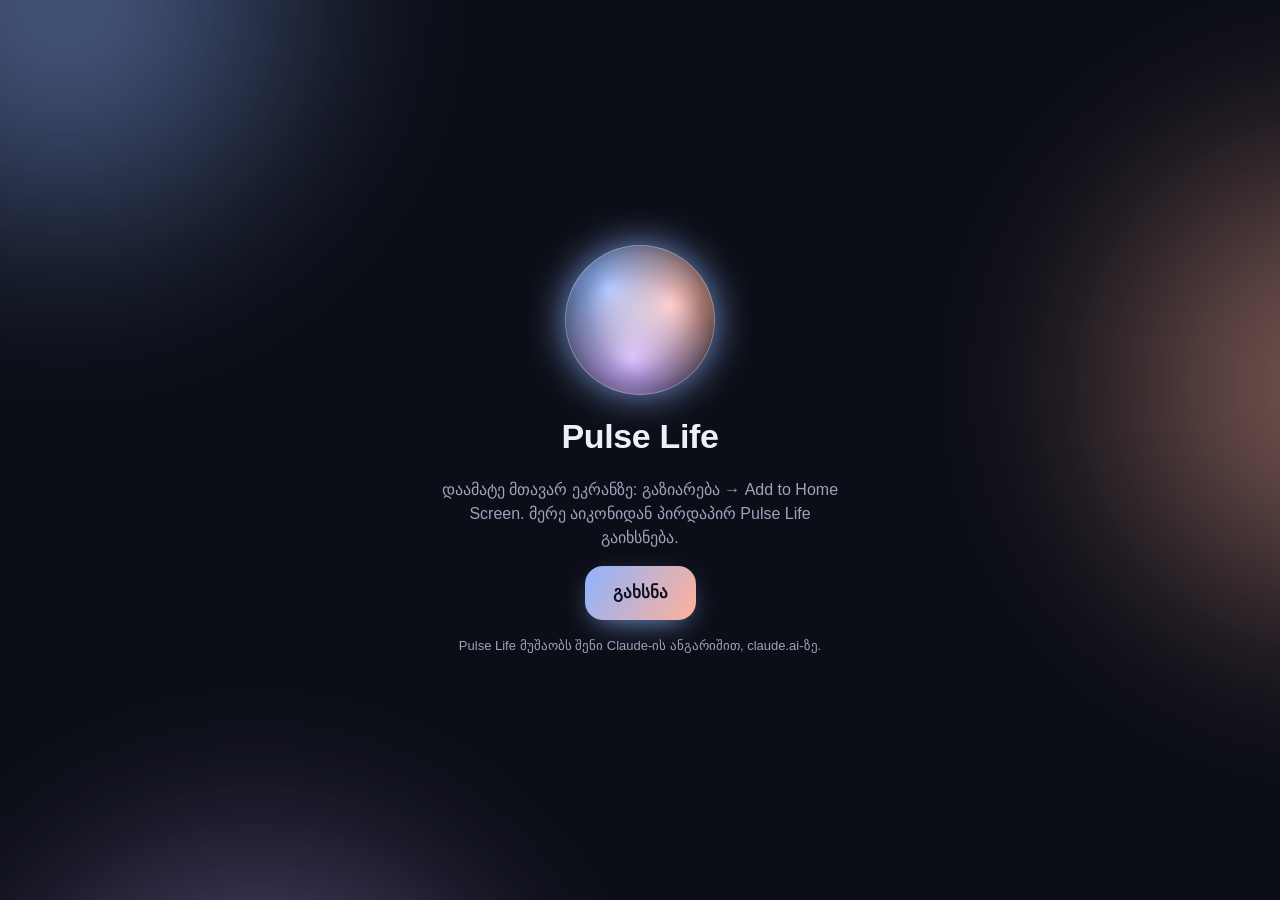
==== ai/index.html @ 822f12b6 "Add a GitHub Pages launcher for Pulse Life with the Pulse icon ai/ is a Home Screen launcher with it" ====
<!doctype html>
<html lang="ka">
<head>
<meta charset="utf-8">
<meta name="viewport" content="width=device-width,initial-scale=1,viewport-fit=cover">
<title>Pulse Life</title>
<meta name="theme-color" content="#0C0E17">
<meta name="apple-mobile-web-app-capable" content="yes">
<meta name="mobile-web-app-capable" content="yes">
<meta name="apple-mobile-web-app-status-bar-style" content="black-translucent">
<meta name="apple-mobile-web-app-title" content="Pulse Life">
<link rel="apple-touch-icon" href="../icon-180.png">
<link rel="icon" href="../icon-192.png">
<link rel="manifest" href="manifest.webmanifest">
<style>
:root{color-scheme:dark;--m1:#8FB3FF;--m2:#FFB199;--m3:#C9A7FF}
*{box-sizing:border-box}
html,body{height:100%;margin:0}
body{background:#0C0E17;color:#EEF0F8;font:16px/1.5 -apple-system,BlinkMacSystemFont,"Noto Sans Georgian","Segoe UI",sans-serif;display:grid;place-items:center;padding:24px 16px;text-align:center;overflow:hidden}
.bg{position:fixed;inset:-20vmax;z-index:-1;filter:blur(70px);opacity:.55}
.bg i{position:absolute;width:60vmax;height:60vmax;border-radius:50%;animation:d 26s ease-in-out infinite alternate}
.bg i:nth-child(1){background:radial-gradient(circle,var(--m1),transparent 62%);left:-5vmax;top:-10vmax}
.bg i:nth-child(2){background:radial-gradient(circle,var(--m2),transparent 62%);right:-15vmax;top:20vmax;animation-delay:-9s}
.bg i:nth-child(3){background:radial-gradient(circle,var(--m3),transparent 62%);left:10vmax;bottom:-25vmax;animation-delay:-17s}
@keyframes d{to{transform:translate(6vmax,5vmax) scale(1.1)}}
.box{display:grid;justify-items:center;gap:16px;max-width:420px}
.orb{width:150px;height:150px;border-radius:50%;position:relative}
.orb i{position:absolute;inset:0;border-radius:50%;mix-blend-mode:screen;animation:s 10s linear infinite}
.orb i:nth-child(1){background:radial-gradient(circle at 30% 30%,var(--m1),transparent 62%)}
.orb i:nth-child(2){background:radial-gradient(circle at 70% 40%,var(--m2),transparent 60%);animation-direction:reverse}
.orb i:nth-child(3){background:radial-gradient(circle at 45% 75%,var(--m3),transparent 60%);animation-duration:14s}
.orb span{position:absolute;inset:0;border-radius:50%;box-shadow:inset 0 0 0 1px rgba(255,255,255,.28),0 0 40px -4px var(--m1);animation:b 3s ease-in-out infinite}
@keyframes s{to{transform:rotate(360deg)}}
@keyframes b{50%{transform:scale(1.06)}}
h1{margin:0;font-size:34px;letter-spacing:-.01em}
p{margin:0;color:#9CA3BD}
a.go{display:inline-flex;align-items:center;justify-content:center;min-height:54px;padding:14px 28px;border-radius:18px;background:linear-gradient(120deg,var(--m1),var(--m2));color:#10131F;font-weight:700;font-size:17px;text-decoration:none;box-shadow:0 10px 30px -12px var(--m1)}
small{color:#9CA3BD;font-size:13px}
@media (prefers-reduced-motion:reduce){*{animation:none!important}}
</style>
</head>
<body>
<div class="bg" aria-hidden="true"><i></i><i></i><i></i></div>
<main class="box">
  <div class="orb" aria-hidden="true"><i></i><i></i><i></i><span></span></div>
  <h1>Pulse Life</h1>
  <p id="msg">Pulse იხსნება…</p>
  <a class="go" id="go" href="https://claude.ai/artifact/DiQPZLAjYd5vsEY7HPejNc">გახსნა</a>
  <small>Pulse Life მუშაობს შენი Claude-ის ანგარიშით, claude.ai-ზე.</small>
</main>
<script>
(function(){
  var url = "https://claude.ai/artifact/DiQPZLAjYd5vsEY7HPejNc";
  var standalone = window.navigator.standalone === true || (window.matchMedia && matchMedia("(display-mode: standalone)").matches);
  /* Opened from the Home Screen icon: go straight into Pulse Life. Opened in Safari: stay so it can be added to the Home Screen. */
  if (standalone) setTimeout(function(){ location.href = url; }, 700);
  else document.getElementById("msg").textContent = "დაამატე მთავარ ეკრანზე: გაზიარება → Add to Home Screen. მერე აიკონიდან პირდაპირ Pulse Life გაიხსნება.";
})();
</script>
</body>
</html>
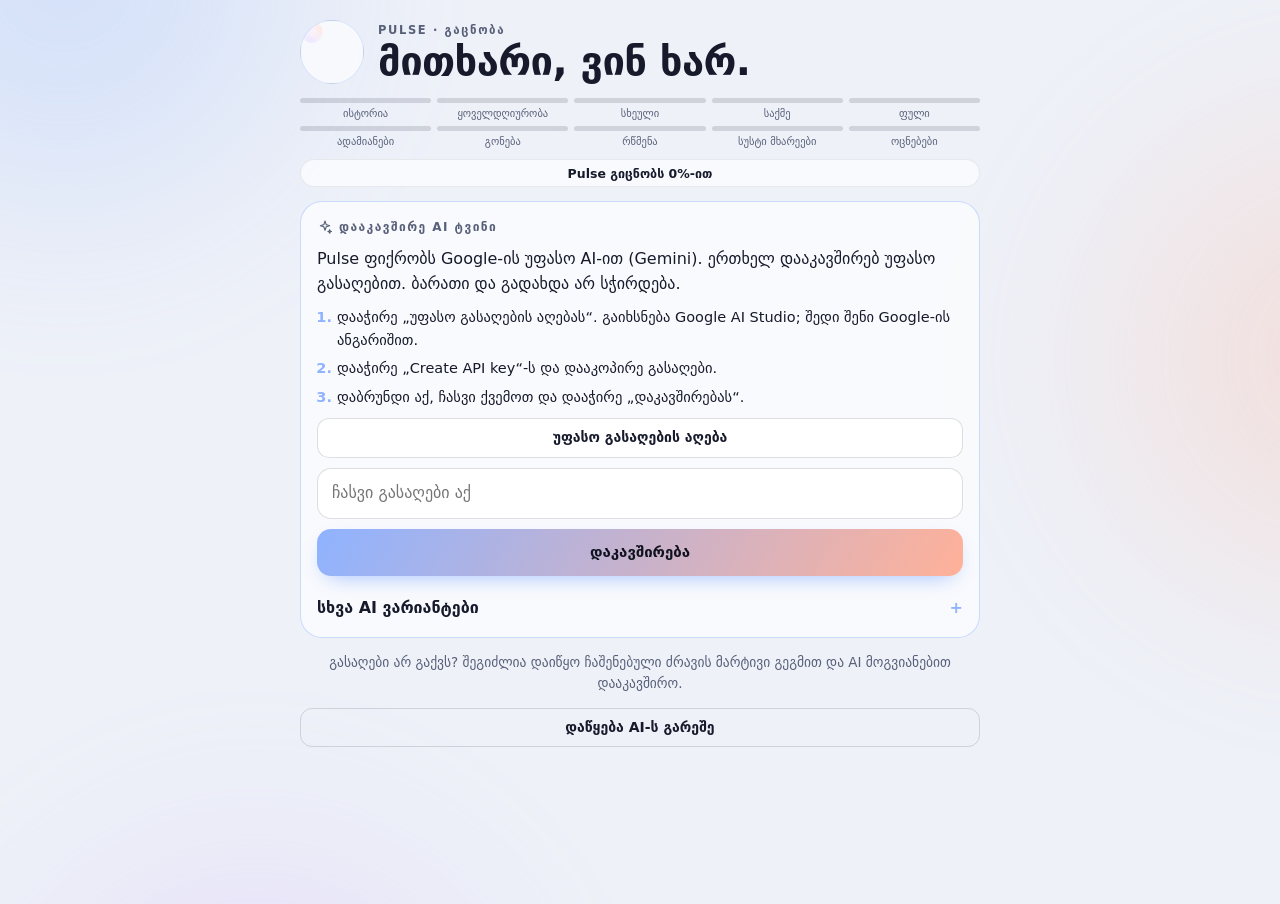
==== commit 1901dba8: "Make Pulse Life a real phone app on GitHub Pages with a free AI key ai/ is now the full Pulse Life a" ====
--- a/ai/index.html
+++ b/ai/index.html
@@ -4,6 +4,7 @@
 <meta charset="utf-8">
 <meta name="viewport" content="width=device-width,initial-scale=1,viewport-fit=cover">
 <title>Pulse Life</title>
+<meta name="description" content="Your personal AI that knows you and plans your life.">
 <meta name="theme-color" content="#0C0E17">
 <meta name="apple-mobile-web-app-capable" content="yes">
 <meta name="mobile-web-app-capable" content="yes">
@@ -12,50 +13,376 @@
 <link rel="apple-touch-icon" href="../icon-180.png">
 <link rel="icon" href="../icon-192.png">
 <link rel="manifest" href="manifest.webmanifest">
-<style>
-:root{color-scheme:dark;--m1:#8FB3FF;--m2:#FFB199;--m3:#C9A7FF}
-*{box-sizing:border-box}
-html,body{height:100%;margin:0}
-body{background:#0C0E17;color:#EEF0F8;font:16px/1.5 -apple-system,BlinkMacSystemFont,"Noto Sans Georgian","Segoe UI",sans-serif;display:grid;place-items:center;padding:24px 16px;text-align:center;overflow:hidden}
-.bg{position:fixed;inset:-20vmax;z-index:-1;filter:blur(70px);opacity:.55}
-.bg i{position:absolute;width:60vmax;height:60vmax;border-radius:50%;animation:d 26s ease-in-out infinite alternate}
-.bg i:nth-child(1){background:radial-gradient(circle,var(--m1),transparent 62%);left:-5vmax;top:-10vmax}
-.bg i:nth-child(2){background:radial-gradient(circle,var(--m2),transparent 62%);right:-15vmax;top:20vmax;animation-delay:-9s}
-.bg i:nth-child(3){background:radial-gradient(circle,var(--m3),transparent 62%);left:10vmax;bottom:-25vmax;animation-delay:-17s}
-@keyframes d{to{transform:translate(6vmax,5vmax) scale(1.1)}}
-.box{display:grid;justify-items:center;gap:16px;max-width:420px}
-.orb{width:150px;height:150px;border-radius:50%;position:relative}
-.orb i{position:absolute;inset:0;border-radius:50%;mix-blend-mode:screen;animation:s 10s linear infinite}
-.orb i:nth-child(1){background:radial-gradient(circle at 30% 30%,var(--m1),transparent 62%)}
-.orb i:nth-child(2){background:radial-gradient(circle at 70% 40%,var(--m2),transparent 60%);animation-direction:reverse}
-.orb i:nth-child(3){background:radial-gradient(circle at 45% 75%,var(--m3),transparent 60%);animation-duration:14s}
-.orb span{position:absolute;inset:0;border-radius:50%;box-shadow:inset 0 0 0 1px rgba(255,255,255,.28),0 0 40px -4px var(--m1);animation:b 3s ease-in-out infinite}
-@keyframes s{to{transform:rotate(360deg)}}
-@keyframes b{50%{transform:scale(1.06)}}
-h1{margin:0;font-size:34px;letter-spacing:-.01em}
-p{margin:0;color:#9CA3BD}
-a.go{display:inline-flex;align-items:center;justify-content:center;min-height:54px;padding:14px 28px;border-radius:18px;background:linear-gradient(120deg,var(--m1),var(--m2));color:#10131F;font-weight:700;font-size:17px;text-decoration:none;box-shadow:0 10px 30px -12px var(--m1)}
-small{color:#9CA3BD;font-size:13px}
-@media (prefers-reduced-motion:reduce){*{animation:none!important}}
-</style>
+<style>:root{padding-top:env(safe-area-inset-top,0px)}body{margin:0}img{max-width:100%}[hidden]{display:none!important}</style>
 </head>
 <body>
-<div class="bg" aria-hidden="true"><i></i><i></i><i></i></div>
-<main class="box">
-  <div class="orb" aria-hidden="true"><i></i><i></i><i></i><span></span></div>
-  <h1>Pulse Life</h1>
-  <p id="msg">Pulse იხსნება…</p>
-  <a class="go" id="go" href="https://claude.ai/artifact/DiQPZLAjYd5vsEY7HPejNc">გახსნა</a>
-  <small>Pulse Life მუშაობს შენი Claude-ის ანგარიშით, claude.ai-ზე.</small>
-</main>
-<script>
-(function(){
-  var url = "https://claude.ai/artifact/DiQPZLAjYd5vsEY7HPejNc";
-  var standalone = window.navigator.standalone === true || (window.matchMedia && matchMedia("(display-mode: standalone)").matches);
-  /* Opened from the Home Screen icon: go straight into Pulse Life. Opened in Safari: stay so it can be added to the Home Screen. */
-  if (standalone) setTimeout(function(){ location.href = url; }, 700);
-  else document.getElementById("msg").textContent = "დაამატე მთავარ ეკრანზე: გაზიარება → Add to Home Screen. მერე აიკონიდან პირდაპირ Pulse Life გაიხსნება.";
-})();
-</script>
+<link rel="preconnect" href="https://fonts.googleapis.com">
+<link rel="preconnect" href="https://fonts.gstatic.com" crossorigin>
+<link rel="stylesheet" href="https://fonts.googleapis.com/css2?family=Bricolage+Grotesque:opsz,wght@12..96,400..800&family=Figtree:wght@400..700&family=Noto+Sans+Georgian:wght@400..700&family=Noto+Serif+Georgian:wght@500..800&display=swap">
+<style>
+@property --m1 { syntax:"<color>"; inherits:true; initial-value:#8FB3FF; }
+@property --m2 { syntax:"<color>"; inherits:true; initial-value:#FFB199; }
+@property --m3 { syntax:"<color>"; inherits:true; initial-value:#C9A7FF; }
+:root{
+  color-scheme:dark;
+  --m1:#8FB3FF; --m2:#FFB199; --m3:#C9A7FF;
+  --bg:#0C0E17; --bg2:#141827; --card:rgba(255,255,255,.045); --card2:rgba(255,255,255,.075); --line:rgba(255,255,255,.08); --line2:rgba(255,255,255,.13);
+  --text:#EEF0F8; --dim:#9CA3BD; --ink-on-m:#10131F; --aur:.5; --shadow:0 14px 40px rgba(0,0,0,.35);
+  --good:#4FD1A5; --warn:#F2C14E; --bad:#FF7A6B;
+  --ar-business:#7C8CFF; --ar-health:#4FD1A5; --ar-finance:#F2C14E; --ar-learning:#B28DFF; --ar-relationships:#FF8FB1; --ar-mind:#6FD6E0; --ar-home:#E0A36B; --ar-other:#9CA3BD;
+  --f-display:"Bricolage Grotesque","Noto Serif Georgian",system-ui,sans-serif;
+  --f-body:"Figtree","Noto Sans Georgian",system-ui,-apple-system,sans-serif;
+  transition:--m1 1.6s ease, --m2 1.6s ease, --m3 1.6s ease;
+}
+@media (prefers-color-scheme: light){
+  :root:not([data-theme="dark"]){ color-scheme:light; --bg:#EEF1F8; --bg2:#FFFFFF; --card:rgba(255,255,255,.66); --card2:rgba(255,255,255,.9); --line:rgba(22,26,46,.08); --line2:rgba(22,26,46,.14); --text:#161A2B; --dim:#586079; --aur:.32; --shadow:0 12px 34px rgba(40,50,90,.12); }
+}
+:root[data-theme="light"]{ color-scheme:light; --bg:#EEF1F8; --bg2:#FFFFFF; --card:rgba(255,255,255,.66); --card2:rgba(255,255,255,.9); --line:rgba(22,26,46,.08); --line2:rgba(22,26,46,.14); --text:#161A2B; --dim:#586079; --aur:.32; --shadow:0 12px 34px rgba(40,50,90,.12); }
+:root[data-theme="dark"]{ color-scheme:dark; --bg:#0C0E17; --bg2:#141827; --card:rgba(255,255,255,.045); --card2:rgba(255,255,255,.075); --line:rgba(255,255,255,.08); --line2:rgba(255,255,255,.13); --text:#EEF0F8; --dim:#9CA3BD; --aur:.5; --shadow:0 14px 40px rgba(0,0,0,.35); }
+
+*{box-sizing:border-box;-webkit-tap-highlight-color:transparent}
+[hidden]{display:none!important}
+html,body{min-height:100%}
+body{margin:0;background:var(--bg);color:var(--text);font:16px/1.55 var(--f-body);padding-inline:16px;padding-block:0 calc(env(safe-area-inset-bottom,0px) + 110px);overflow-x:hidden;-webkit-font-smoothing:antialiased}
+body.genesis-mode{padding-bottom:0}
+button,input,textarea,select{font:inherit;color:inherit}
+:focus-visible{outline:2px solid var(--m1);outline-offset:3px;border-radius:10px}
+.sr{position:absolute;left:-9999px;width:1px;height:1px;overflow:hidden}
+h1,h2,h3{font-family:var(--f-display);font-weight:700;letter-spacing:-.015em;text-wrap:balance;margin:0}
+p{margin:0}
+.muted{color:var(--dim)} .small{font-size:13.5px} .center{text-align:center}
+.eyebrow{font-size:11.5px;font-weight:600;letter-spacing:.14em;text-transform:uppercase;color:var(--dim)}
+.row{display:flex;align-items:center} .gap{gap:8px} .wrap{flex-wrap:wrap} .between{justify-content:space-between}
+.stack{display:grid;gap:14px} .stack.tight{gap:8px}
+
+/* aurora */
+#aurora{position:fixed;inset:-20vmax;z-index:-1;pointer-events:none;opacity:var(--aur);filter:blur(70px) saturate(1.15)}
+#aurora i{position:absolute;border-radius:50%;display:block;width:60vmax;height:60vmax;animation:drift 28s ease-in-out infinite alternate}
+#aurora .a1{background:radial-gradient(circle,var(--m1),transparent 62%);left:-5vmax;top:-12vmax}
+#aurora .a2{background:radial-gradient(circle,var(--m2),transparent 62%);right:-15vmax;top:18vmax;animation-duration:34s;animation-delay:-8s}
+#aurora .a3{background:radial-gradient(circle,var(--m3),transparent 62%);left:10vmax;bottom:-25vmax;animation-duration:40s;animation-delay:-16s}
+@keyframes drift{0%{transform:translate(0,0) scale(1)}50%{transform:translate(6vmax,4vmax) scale(1.12)}100%{transform:translate(-5vmax,7vmax) scale(.95)}}
+
+/* orb */
+.orb{position:relative;border-radius:50%;flex:none;width:36px;height:36px;isolation:isolate;clip-path:circle(50%)}
+.orb i{position:absolute;inset:0;border-radius:50%;mix-blend-mode:screen;animation:spin 14s linear infinite}
+.orb i:nth-child(1){background:radial-gradient(circle at 30% 30%,var(--m1),transparent 62%)}
+.orb i:nth-child(2){background:radial-gradient(circle at 70% 40%,var(--m2),transparent 60%);animation-duration:19s;animation-direction:reverse}
+.orb i:nth-child(3){background:radial-gradient(circle at 45% 75%,var(--m3),transparent 60%);animation-duration:23s}
+.orb span{position:absolute;inset:0;border-radius:50%;box-shadow:inset 0 0 0 1px rgba(255,255,255,.28),0 0 28px -4px var(--m1);animation:breathe 5s ease-in-out infinite}
+.orb.sm{width:30px;height:30px} .orb.md{width:64px;height:64px} .orb.lg{width:112px;height:112px} .orb.xl{width:170px;height:170px}
+body.thinking .orb i{animation-duration:2.4s} body.thinking .orb span{animation-duration:1.2s}
+@keyframes spin{to{transform:rotate(360deg)}}
+@keyframes breathe{0%,100%{transform:scale(1);opacity:.9}50%{transform:scale(1.06);opacity:1}}
+
+/* header */
+#hdr{position:sticky;top:env(safe-area-inset-top,0px);z-index:10;display:flex;align-items:center;gap:10px;padding:12px 0 10px;margin:0 -16px 6px;padding-inline:16px;background:linear-gradient(var(--bg) 55%,transparent);max-width:none}
+body.genesis-mode #hdr{display:none}
+.hdr-orb{background:none;border:0;padding:0;cursor:pointer}
+.hdr-t{flex:1;min-width:0}
+.hdr-k{font-size:12px;color:var(--dim);text-transform:capitalize}
+.hdr-n{font-family:var(--f-display);font-weight:700;font-size:18px;line-height:1.2;white-space:nowrap;overflow:hidden;text-overflow:ellipsis}
+.mood-pill{display:inline-flex;align-items:center;gap:7px;border:1px solid var(--line2);background:var(--card);backdrop-filter:blur(14px);-webkit-backdrop-filter:blur(14px);border-radius:999px;padding:6px 12px 6px 8px;font-size:13px;cursor:pointer;white-space:nowrap}
+.mdot{width:14px;height:14px;border-radius:50%;background:conic-gradient(from 200deg,var(--m1),var(--m2),var(--m3),var(--m1));display:inline-block}
+.mdot.big{width:34px;height:34px}
+.sync{width:8px;height:8px;border-radius:50%;background:var(--dim);flex:none}
+.sync[data-state="synced"]{background:var(--good)} .sync[data-state="saving"]{background:var(--warn)} .sync[data-state="error"]{background:var(--bad)}
+
+main{max-width:680px;margin:0 auto;padding-top:4px}
+#hdr{max-width:680px;margin-left:auto;margin-right:auto}
+
+/* cards */
+.card{background:var(--card);border:1px solid var(--line);border-radius:22px;padding:16px;backdrop-filter:blur(18px) saturate(1.2);-webkit-backdrop-filter:blur(18px) saturate(1.2);display:grid;gap:10px;align-content:start}
+.card-k{display:flex;align-items:center;gap:6px;font-size:12px;font-weight:600;letter-spacing:.12em;text-transform:uppercase;color:var(--dim)}
+.card-k .src{margin-left:auto}
+.sec{display:flex;align-items:baseline;justify-content:space-between;gap:10px;margin-top:10px}
+.sec h2{font-size:19px}
+.lead{font-size:17px;line-height:1.5}
+.src{font-size:11px;letter-spacing:.08em;border:1px solid var(--line2);border-radius:999px;padding:2px 8px;text-transform:none;color:var(--dim)}
+
+/* buttons */
+.btn{display:inline-flex;align-items:center;justify-content:center;gap:7px;border:1px solid var(--line2);background:var(--card2);color:var(--text);border-radius:14px;padding:12px 16px;font-weight:600;font-size:15px;cursor:pointer;min-height:46px;transition:transform .15s,background .2s}
+.btn:active{transform:scale(.97)}
+.btn.primary{border:0;color:var(--ink-on-m);background:linear-gradient(120deg,var(--m1),var(--m2));box-shadow:0 8px 24px -10px var(--m1)}
+.btn.ghost{background:transparent}
+.btn.sm{min-height:38px;padding:8px 13px;font-size:14px;border-radius:12px}
+.btn.big{min-height:56px;padding:14px 26px;font-size:17px;border-radius:18px}
+.btn.danger,.link.danger{border-color:var(--bad);color:var(--bad)}
+.btn:disabled{opacity:.45;cursor:default}
+.link{background:none;border:0;padding:4px 0;color:var(--m1);font-weight:600;cursor:pointer;display:inline-flex;align-items:center;gap:4px;justify-self:start}
+.link:disabled{opacity:.4}
+.icon-btn{width:40px;height:40px;border-radius:12px;border:1px solid var(--line2);background:var(--card);display:grid;place-items:center;cursor:pointer;flex:none}
+.icon-btn.sm{width:32px;height:32px;border-radius:10px;font-size:18px}
+.icon-btn.flip svg{transform:scaleX(-1)}
+.chips{display:flex;gap:6px;flex-wrap:wrap}
+.chip{border:1px solid var(--line2);background:var(--card);border-radius:999px;padding:8px 14px;cursor:pointer;min-height:38px;font-size:14px}
+.chip[aria-pressed="true"]{background:linear-gradient(120deg,var(--m1),var(--m2));color:var(--ink-on-m);border-color:transparent;font-weight:700}
+.field{width:100%;border:1px solid var(--line2);background:var(--card2);border-radius:14px;padding:12px 14px;font-size:16px;min-width:0;outline:none}
+.field:focus{border-color:var(--m1)}
+textarea.field{resize:vertical;line-height:1.5}
+textarea.field.big{min-height:220px}
+.q{font-weight:600;margin-top:4px}
+.lab{display:grid;gap:4px} .lab small{color:var(--dim);font-size:12.5px}
+.grid2{display:grid;grid-template-columns:1fr 1fr;gap:10px}
+
+/* rings, bars */
+.ring{position:relative;flex:none} .ring-svg{width:100%;height:100%;display:block}
+.ring-arc{transition:stroke-dashoffset 1s ease}
+.ring-c{position:absolute;inset:0;display:grid;place-content:center;text-align:center}
+.ring-c b{font-family:var(--f-display);font-size:26px;font-weight:800;font-variant-numeric:tabular-nums;line-height:1}
+.ring-c small{color:var(--dim);font-size:11.5px;margin-top:3px;max-width:130px}
+.bar{height:6px;border-radius:99px;background:var(--line2);overflow:hidden}
+.bar i{display:block;height:100%;border-radius:99px;background:linear-gradient(90deg,var(--area,var(--m1)),var(--m2))}
+.pct{font-family:var(--f-display);font-variant-numeric:tabular-nums}
+
+/* genesis */
+.gen{max-width:680px;margin:0 auto;min-height:100vh;display:flex;flex-direction:column;gap:14px;padding-top:calc(env(safe-area-inset-top,0px) + 16px)}
+.gen-brand{display:flex;gap:14px;align-items:center}
+.gen-h{font-size:clamp(28px,7vw,40px);line-height:1.05}
+.gen-map{display:grid;grid-template-columns:repeat(5,1fr);gap:6px;margin-top:14px}
+.gm{display:grid;gap:4px;justify-items:center;text-align:center}
+.gm i{width:100%;height:5px;border-radius:99px;background:linear-gradient(90deg,var(--m1) calc(var(--p)*1%),var(--line2) 0)}
+.gm span{font-size:10.5px;color:var(--dim);line-height:1.2}
+.gen-bar{position:relative;height:28px;border-radius:99px;background:var(--card);border:1px solid var(--line);overflow:hidden;margin-top:12px}
+.gen-bar-f{position:absolute;inset:0 auto 0 0;background:linear-gradient(90deg,var(--m1),var(--m2));opacity:.35;transition:width 1s}
+.gen-bar span{position:relative;display:block;text-align:center;font-size:12.5px;line-height:28px;font-weight:600}
+.gen-log,.clog{display:flex;flex-direction:column;gap:12px;flex:1;padding:6px 0 12px}
+.b{display:flex} .b.me{justify-content:flex-end}
+.bt{max-width:86%;padding:12px 15px;border-radius:20px;white-space:pre-wrap;overflow-wrap:anywhere;font-size:16px;line-height:1.5}
+.b.ai .bt{background:var(--card2);border:1px solid var(--line);border-top-left-radius:6px;backdrop-filter:blur(14px);-webkit-backdrop-filter:blur(14px)}
+.b.me .bt{background:linear-gradient(120deg,var(--m1),var(--m2));color:var(--ink-on-m);border-top-right-radius:6px;font-weight:500}
+.dots{display:inline-flex;gap:5px;padding:4px 2px}
+.dots i{width:7px;height:7px;border-radius:50%;background:var(--dim);animation:bob 1.2s infinite}
+.dots i:nth-child(2){animation-delay:.15s} .dots i:nth-child(3){animation-delay:.3s}
+@keyframes bob{0%,80%,100%{transform:translateY(0);opacity:.4}40%{transform:translateY(-5px);opacity:1}}
+.gen-dock{position:sticky;bottom:0;padding:10px 0 calc(env(safe-area-inset-bottom,0px) + 12px);background:linear-gradient(transparent,var(--bg) 30%);display:grid;gap:8px}
+body:not(.genesis-mode) .gen-dock{bottom:calc(env(safe-area-inset-bottom,0px) + 84px);padding-bottom:6px}
+.composer{display:flex;align-items:flex-end;gap:8px;background:var(--card2);border:1px solid var(--line2);border-radius:22px;padding:6px 6px 6px 14px;backdrop-filter:blur(18px);-webkit-backdrop-filter:blur(18px)}
+.gen-in{flex:1;border:0;background:transparent;resize:none;outline:none;font-size:16px;line-height:1.45;padding:9px 0;max-height:220px;min-width:0}
+.send{width:44px;height:44px;border-radius:16px;border:0;background:linear-gradient(120deg,var(--m1),var(--m2));color:var(--ink-on-m);display:grid;place-items:center;cursor:pointer;flex:none}
+.send.stop{background:var(--card);color:var(--text);border:1px solid var(--line2)}
+.send:disabled{opacity:.5}
+.gen-note{font-size:13.5px;color:var(--warn);min-height:0}
+.gen-note:empty{display:none}
+
+/* building */
+.build{min-height:100vh;display:grid;justify-items:center;align-content:center;gap:18px;padding:40px 0;max-width:520px;margin:0 auto;text-align:center}
+.build-h{font-size:clamp(26px,6.5vw,36px);line-height:1.1}
+.build-steps{list-style:none;margin:6px 0;padding:0;display:grid;gap:10px;width:100%;text-align:left}
+.bs{display:grid;grid-template-columns:auto 1fr;gap:12px;align-items:center;padding:14px;border-radius:18px;background:var(--card);border:1px solid var(--line)}
+.bs i{width:22px;height:22px;border-radius:50%;border:2px solid var(--line2)}
+.bs.run i{border-color:var(--m1);border-right-color:transparent;animation:spin 1s linear infinite}
+.bs.ok i{background:linear-gradient(120deg,var(--m1),var(--m2));border:0}
+.bs.err i{border-color:var(--bad)}
+.bs small{display:block;color:var(--dim);font-size:13px}
+.bs.wait{opacity:.55}
+
+/* today */
+.hero{display:flex;align-items:center;gap:14px;padding:18px;border-radius:26px;background:linear-gradient(135deg,color-mix(in srgb,var(--m1) 22%,transparent),color-mix(in srgb,var(--m2) 14%,transparent));border:1px solid var(--line2)}
+.hero-l{flex:1;min-width:0;display:grid;gap:8px}
+.hero-h{font-size:clamp(24px,6.4vw,34px);line-height:1.08;overflow-wrap:anywhere}
+.hero-s{color:var(--dim);font-size:14.5px}
+.banner{border-radius:22px;padding:16px;display:grid;gap:8px;border:1px solid color-mix(in srgb,var(--m1) 50%,transparent);background:color-mix(in srgb,var(--m1) 12%,var(--card))}
+.banner h3{font-size:20px}
+.banner.warn{border-color:color-mix(in srgb,var(--warn) 55%,transparent);background:color-mix(in srgb,var(--warn) 10%,var(--card))}
+.brief-h{font-size:21px;line-height:1.25}
+.brief-p{font-size:15.5px}
+.brief-f{margin:0;padding-left:20px;display:grid;gap:4px}
+.brief-f li::marker{color:var(--m1);font-weight:700}
+.challenge{display:grid;gap:2px;padding:10px 12px;border-radius:14px;background:color-mix(in srgb,var(--m2) 14%,transparent)}
+.challenge small{font-size:11px;letter-spacing:.12em;text-transform:uppercase;color:var(--dim);font-weight:600}
+.warn-t{color:var(--warn);font-size:14.5px}
+.moods{display:grid;grid-template-columns:repeat(3,1fr);gap:8px}
+.md{display:flex;align-items:center;gap:8px;border:1px solid var(--line2);background:var(--card);border-radius:14px;padding:10px;cursor:pointer;text-align:left;font-size:14px}
+.md i{width:22px;height:22px;border-radius:50%;flex:none}
+.md[data-m="joyful"] i{background:linear-gradient(135deg,#FF78B4,#FFC24B)} .md[data-m="energized"] i{background:linear-gradient(135deg,#FFB347,#FF6F61)} .md[data-m="focused"] i{background:linear-gradient(135deg,#7B6CFF,#39A9F2)} .md[data-m="calm"] i{background:linear-gradient(135deg,#5CC8C0,#6E8BFF)} .md[data-m="low"] i{background:linear-gradient(135deg,#9DA9DA,#C4B3E6)} .md[data-m="stressed"] i{background:linear-gradient(135deg,#78C9A4,#C5E3A0)}
+.md[aria-pressed="true"]{border-color:var(--m1);background:color-mix(in srgb,var(--m1) 18%,var(--card));font-weight:700}
+.moods.big .md{padding:14px 12px;font-size:15px}
+.ci-done{display:flex;align-items:center;gap:12px} .ci-done div{flex:1;display:grid} .ci-done small{color:var(--dim)}
+.list{display:grid;gap:6px}
+.crow{display:flex;gap:12px;align-items:flex-start;padding:10px 12px;border-radius:14px;background:var(--card2);border:1px solid var(--line);border-left:3px solid var(--area,var(--m1));cursor:pointer}
+.crow input{width:22px;height:22px;margin:1px 0 0;accent-color:var(--m1);flex:none}
+.ct{display:grid} .ct small{color:var(--dim);font-size:12.5px}
+.crow.on b{text-decoration:line-through;color:var(--dim)}
+.habit-strip{display:flex;gap:8px;overflow-x:auto;padding-bottom:4px;scrollbar-width:none}
+.hb{flex:none;width:118px;display:grid;gap:6px;justify-items:start;padding:12px;border-radius:18px;border:1px solid var(--line);background:var(--card);cursor:pointer;text-align:left}
+.hb i{width:28px;height:28px;border-radius:50%;border:2px solid var(--area);display:grid;place-items:center;font-style:normal;font-weight:800;color:var(--ink-on-m)}
+.hb[aria-pressed="true"] i{background:var(--area)}
+.hb span{font-size:13.5px;font-weight:600;line-height:1.25}
+.hb small{color:var(--dim);font-size:12px}
+.surprise{background:linear-gradient(140deg,color-mix(in srgb,var(--m3) 22%,var(--card)),var(--card))}
+.surprise h3{font-size:20px}
+
+/* timeline */
+.tl{display:grid;gap:8px}
+.tlr{display:grid;grid-template-columns:50px 1fr auto auto;gap:10px;align-items:center}
+.tlt{display:grid;text-align:right;font-variant-numeric:tabular-nums}
+.tlt b{font-size:14px} .tlt small{font-size:11.5px;color:var(--dim)}
+.tlb{padding:11px 13px;border-radius:16px;background:var(--card);border:1px solid var(--line);border-left:4px solid var(--area);min-width:0}
+.tlx{font-weight:600;font-size:15px;line-height:1.35;overflow-wrap:anywhere}
+.tlm{font-size:12px;color:var(--dim);margin-top:2px}
+.star{color:var(--warn);margin-right:4px}
+.tlr.cur .tlb{background:color-mix(in srgb,var(--area) 18%,var(--card2));border-color:var(--area);box-shadow:0 0 0 1px var(--area),0 10px 30px -12px var(--area)}
+.tlr.cur .tlt b{color:var(--m1)}
+.tlr.done .tlx{text-decoration:line-through;color:var(--dim)}
+.tlr.fixed .tlb{background:transparent;border-style:dashed;border-left-style:solid}
+.tlr.late{opacity:.62}
+.tick{width:34px;height:34px;border-radius:50%;border:2px solid var(--line2);background:transparent;display:grid;place-items:center;cursor:pointer;color:var(--ink-on-m)}
+.tick[aria-pressed="true"]{background:linear-gradient(120deg,var(--m1),var(--m2));border-color:transparent}
+.tick.big{width:44px;height:44px}
+.x{background:none;border:0;color:var(--dim);cursor:pointer;padding:6px;border-radius:8px;display:grid;place-items:center;min-width:28px;min-height:28px}
+.nowline{position:relative;height:18px;margin-left:60px}
+.nowline::before{content:"";position:absolute;left:0;right:0;top:50%;height:2px;background:linear-gradient(90deg,var(--m2),transparent)}
+.nowline span{position:absolute;left:-60px;top:0;width:50px;text-align:right;font-size:11.5px;font-weight:700;color:var(--m2)}
+
+/* plan */
+.mnav{display:flex;align-items:center;gap:10px}
+.mnav-h{flex:1;text-align:center;font-size:24px;text-transform:capitalize}
+.weeks{display:grid;gap:8px}
+.wk{padding:10px 12px;border-radius:14px;background:var(--card2);border:1px solid var(--line);display:grid;gap:2px}
+.wk small{color:var(--dim);font-size:12px} .wk b{font-size:15px} .wk ul{margin:4px 0 0;padding-left:18px;color:var(--dim);font-size:14px}
+.rules{margin:0;padding:0;list-style:none;display:grid;gap:6px}
+.rules li{padding-left:20px;position:relative;font-size:14.5px}
+.rules li::before{content:"";position:absolute;left:3px;top:.55em;width:8px;height:8px;border-radius:50%;background:linear-gradient(120deg,var(--m1),var(--m2))}
+.cal-card{padding:12px}
+.cal{display:grid;grid-template-columns:repeat(7,1fr);gap:5px}
+.cal-h{text-align:center;font-size:11px;color:var(--dim);padding-bottom:2px;text-transform:capitalize}
+.cd{position:relative;aspect-ratio:1/1.1;border-radius:12px;border:1px solid var(--line);background:color-mix(in srgb,var(--m1) calc(var(--load)*38%),var(--card));display:flex;flex-direction:column;align-items:flex-start;justify-content:space-between;padding:5px;cursor:pointer;min-width:0;overflow:hidden}
+.cd b{font-size:13px;font-variant-numeric:tabular-nums}
+.cd small{font-size:9.5px;color:var(--dim);position:absolute;right:4px;top:5px}
+.cdots{display:flex;gap:2px;flex-wrap:wrap}
+.cdots i{width:5px;height:5px;border-radius:50%;background:var(--area)}
+.cd.today{border-color:var(--text)} .cd.sel{box-shadow:0 0 0 2px var(--m1);border-color:transparent} .cd.past{opacity:.6}
+.qa{gap:8px}
+.setup{border-color:color-mix(in srgb,var(--m1) 45%,transparent)}
+.setup-steps{margin:0;padding-left:20px;display:grid;gap:6px;font-size:14.5px}
+.setup-steps li::marker{color:var(--m1);font-weight:700}
+a.btn{text-decoration:none}
+
+/* coach */
+.coach{max-width:680px;margin:0 auto;display:flex;flex-direction:column;min-height:calc(100vh - 170px)}
+.coach-top{display:grid;justify-items:center;gap:8px;padding:6px 0 4px}
+.quick{display:flex;gap:6px;overflow-x:auto;scrollbar-width:none;padding-bottom:2px}
+.quick .chip{flex:none;font-size:13.5px}
+
+/* growth */
+.score{grid-template-columns:auto 1fr;align-items:center;gap:16px}
+.minis{display:grid;grid-template-columns:1fr 1fr;gap:8px}
+.mini{padding:10px;border-radius:14px;background:var(--card2);border:1px solid var(--line);display:grid}
+.mini small{color:var(--dim);font-size:12px} .mini b{font-family:var(--f-display);font-size:20px;font-variant-numeric:tabular-nums}
+.letter{background:linear-gradient(160deg,color-mix(in srgb,var(--m2) 16%,var(--card)),var(--card))}
+.letter-t{white-space:pre-wrap;font-size:16px;line-height:1.65}
+.prog-h{display:flex;justify-content:space-between;gap:10px;align-items:flex-start}
+.prog-h small{color:var(--dim);font-size:12.5px} .prog-h h3{font-size:19px} .prog-h .pct{font-size:22px}
+.phase{display:grid;gap:2px;padding:10px 12px;border-radius:14px;background:color-mix(in srgb,var(--area) 12%,transparent)}
+.phase small{font-size:11px;letter-spacing:.12em;text-transform:uppercase;color:var(--dim);font-weight:600}
+.phase span{font-size:14px;color:var(--dim)}
+details.fold summary{cursor:pointer;font-weight:600;list-style:none;display:flex;justify-content:space-between;gap:8px}
+details.fold summary::-webkit-details-marker{display:none}
+details.fold summary::after{content:"+";color:var(--m1);font-weight:700}
+details.fold[open] summary::after{content:"–"}
+details.fold ul{margin:8px 0 0;padding-left:18px;display:grid;gap:4px}
+.habit{display:grid;grid-template-columns:1fr auto auto;gap:12px;align-items:center;padding:12px 14px;border-radius:18px;background:var(--card);border:1px solid var(--line);border-left:4px solid var(--area)}
+.hbx{display:grid;gap:3px;min-width:0} .hbx small{color:var(--dim);font-size:12.5px}
+.hdots{display:flex;gap:3px;margin-top:3px}
+.hdots i{width:10px;height:10px;border-radius:3px;background:var(--line2)} .hdots i.on{background:var(--area)}
+.hstreak{display:grid;justify-items:center} .hstreak b{font-family:var(--f-display);font-size:22px;line-height:1} .hstreak small{color:var(--dim);font-size:11px}
+.goal-h{display:flex;justify-content:space-between;gap:10px;align-items:baseline}
+.chart{padding:12px} .chart-svg{width:100%;height:auto;display:block}
+.chart-svg text{font-family:var(--f-body)}
+.heat{display:grid;grid-template-columns:repeat(7,1fr);gap:5px}
+.heat small{text-align:center;font-size:11px;color:var(--dim);text-transform:capitalize}
+.heat i{aspect-ratio:1;border-radius:7px;background:color-mix(in srgb,var(--m1) calc(var(--v,0)*100%),var(--card2));border:1px solid var(--line)}
+.heat i.t{outline:2px solid var(--text);outline-offset:1px}
+
+/* you */
+.portrait{display:grid;justify-items:center;text-align:center;gap:10px;padding:26px 16px;border-radius:28px;background:radial-gradient(120% 80% at 50% 0%,color-mix(in srgb,var(--m1) 26%,transparent),transparent),var(--card);border:1px solid var(--line2)}
+.p-arch{font-size:clamp(30px,8vw,46px);line-height:1.02}
+.p-truth{font-family:var(--f-display);font-size:19px;line-height:1.35;max-width:32ch}
+.p-sum{color:var(--dim);max-width:60ch;font-size:15px}
+.traits{display:grid;grid-template-columns:1fr 1fr;gap:10px}
+.trait ul{margin:0;padding-left:18px;display:grid;gap:4px;font-size:14.5px}
+.trait p{font-size:14.5px}
+.trait.strengths{border-color:color-mix(in srgb,var(--good) 40%,transparent)} .trait.shadows{border-color:color-mix(in srgb,var(--bad) 40%,transparent)}
+.vision .lead{font-family:var(--f-display);font-size:20px}
+.pillars{display:grid;grid-template-columns:repeat(auto-fit,minmax(140px,1fr));gap:8px}
+.pillar{padding:10px 12px;border-radius:14px;background:var(--card2);border:1px solid var(--line);display:grid;gap:2px} .pillar small{color:var(--dim);font-size:13px}
+.pages{display:grid;grid-template-columns:1fr 1fr;gap:10px}
+.pcard{position:relative;overflow:hidden;text-align:left;display:grid;gap:6px;align-content:end;min-height:150px;padding:14px;border-radius:22px;border:1px solid var(--line);background:var(--card);cursor:pointer}
+.pglow{position:absolute;inset:-30% -30% auto auto;width:140%;height:120%;border-radius:50%;opacity:.55;filter:blur(24px);pointer-events:none}
+.pcard[data-m="joyful"] .pglow{background:radial-gradient(circle,#FF78B4,transparent 60%)} .pcard[data-m="energized"] .pglow{background:radial-gradient(circle,#FFB347,transparent 60%)} .pcard[data-m="focused"] .pglow{background:radial-gradient(circle,#7B6CFF,transparent 60%)} .pcard[data-m="calm"] .pglow{background:radial-gradient(circle,#5CC8C0,transparent 60%)} .pcard[data-m="low"] .pglow{background:radial-gradient(circle,#9DA9DA,transparent 60%)} .pcard[data-m="stressed"] .pglow{background:radial-gradient(circle,#78C9A4,transparent 60%)}
+.pcard b{position:relative;font-family:var(--f-display);font-size:17px;line-height:1.2}
+.pcard small{position:relative;color:var(--dim);font-size:12.5px;line-height:1.35;display:-webkit-box;-webkit-line-clamp:3;-webkit-box-orient:vertical;overflow:hidden}
+.pcard .new{position:absolute;top:10px;left:12px;font-size:10.5px;font-weight:700;letter-spacing:.1em;text-transform:uppercase;padding:2px 8px;border-radius:99px;background:linear-gradient(120deg,var(--m1),var(--m2));color:var(--ink-on-m)}
+.facts{list-style:none;margin:8px 0 0;padding:0;display:grid;gap:4px}
+.facts li{display:flex;gap:6px;align-items:flex-start;justify-content:space-between;font-size:14.5px;padding:6px 0;border-top:1px solid var(--line)}
+.fold.card summary small{color:var(--dim);margin-left:auto}
+details.fold.card summary{justify-content:flex-start;align-items:center}
+.rt{display:grid;grid-template-columns:auto 1fr auto;gap:10px;align-items:center;padding:8px 0;border-top:1px solid var(--line)}
+.rt b{font-variant-numeric:tabular-nums;font-size:14px;color:var(--area)} .rt span{display:grid;font-size:14.5px} .rt small{color:var(--dim);font-size:12px;text-transform:capitalize}
+
+/* AI page */
+.page{display:grid;gap:18px;max-width:640px;margin:0 auto}
+.page .back{margin-bottom:-6px}
+.page-h{font-size:clamp(30px,8vw,44px);line-height:1.05}
+.psec{display:grid;gap:10px;padding:16px;border-radius:22px;background:var(--card);border:1px solid var(--line)}
+.psec h2{font-size:20px}
+.psec ul{margin:0;padding-left:20px;display:grid;gap:6px}
+.psec.quote{background:linear-gradient(140deg,color-mix(in srgb,var(--m1) 20%,var(--card)),var(--card))}
+blockquote{margin:0;font-family:var(--f-display);font-size:22px;line-height:1.35}
+ol.steps{margin:0;padding:0;list-style:none;counter-reset:st;display:grid;gap:10px}
+ol.steps li{counter-increment:st;display:grid;grid-template-columns:32px 1fr;gap:10px;align-items:start}
+ol.steps li::before{content:counter(st);width:28px;height:28px;border-radius:50%;display:grid;place-items:center;font-weight:800;font-size:13px;background:linear-gradient(120deg,var(--m1),var(--m2));color:var(--ink-on-m)}
+.pstats{display:grid;grid-template-columns:repeat(auto-fit,minmax(130px,1fr));gap:8px}
+.pstats div{padding:10px 12px;border-radius:14px;background:var(--card2);display:grid}
+.pstats small{color:var(--dim);font-size:12.5px} .pstats b{font-family:var(--f-display);font-size:19px}
+
+/* tabs */
+#tabs{position:fixed;left:50%;transform:translateX(-50%);bottom:calc(env(safe-area-inset-bottom,0px) + 12px);z-index:20;display:grid;grid-template-columns:repeat(5,1fr);align-items:end;width:min(460px,calc(100% - 24px));padding:6px;border-radius:26px;background:color-mix(in srgb,var(--bg2) 72%,transparent);border:1px solid var(--line2);backdrop-filter:blur(22px) saturate(1.3);-webkit-backdrop-filter:blur(22px) saturate(1.3);box-shadow:var(--shadow)}
+.tab{display:grid;justify-items:center;gap:2px;border:0;background:none;color:var(--dim);font-size:11px;font-weight:600;padding:8px 2px 6px;border-radius:18px;cursor:pointer}
+.tab[aria-current="page"]{color:var(--text);background:var(--card2)}
+.tab-orb .orb{width:40px;height:40px;margin-top:-18px;box-shadow:0 8px 24px -8px var(--m1);border-radius:50%}
+
+/* sheet + toast */
+#sheet{position:fixed;inset:0;z-index:40;display:grid;align-items:end}
+.sheet-bg{position:absolute;inset:0;background:rgba(5,7,14,.55);backdrop-filter:blur(3px);-webkit-backdrop-filter:blur(3px);animation:fade .25s}
+.sheet-p{position:relative;max-height:88vh;overflow-y:auto;background:var(--bg2);border-radius:28px 28px 0 0;border:1px solid var(--line2);border-bottom:0;padding:18px 16px calc(env(safe-area-inset-bottom,0px) + 22px);width:100%;max-width:640px;margin:0 auto;animation:up .3s cubic-bezier(.2,.9,.3,1)}
+.sheet-h{display:flex;justify-content:space-between;align-items:center;gap:10px;margin-bottom:12px}
+.sheet-h h2{font-size:22px}
+.sheet-b{display:grid;gap:10px}
+body.sheet-open{overflow:hidden}
+.rit-stats{display:grid;grid-template-columns:repeat(3,1fr);gap:8px}
+.rit-stats div{padding:10px;border-radius:14px;background:var(--card2);border:1px solid var(--line);display:grid}
+.rit-stats small{color:var(--dim);font-size:12px} .rit-stats b{font-family:var(--f-display);font-size:20px}
+.focus-ring{display:grid;place-items:center;padding:10px 0}
+.focus-ring .ring-c b{font-size:48px}
+#toast{position:fixed;left:50%;transform:translateX(-50%);top:calc(env(safe-area-inset-top,0px) + 12px);z-index:60;width:min(520px,calc(100% - 32px));padding:12px 16px;border-radius:18px;background:var(--bg2);border:1px solid var(--line2);box-shadow:var(--shadow);display:grid;gap:2px;animation:drop .35s cubic-bezier(.2,.9,.3,1)}
+#toast b{font-weight:700} #toast span{color:var(--dim);font-size:14px}
+@keyframes up{from{transform:translateY(30px);opacity:0}to{transform:none;opacity:1}}
+@keyframes drop{from{transform:translate(-50%,-12px);opacity:0}to{transform:translate(-50%,0);opacity:1}}
+@keyframes fade{from{opacity:0}}
+main > *{animation:up .4s cubic-bezier(.2,.9,.3,1) both}
+
+@media (max-width:420px){ .traits,.pages{grid-template-columns:1fr} .moods{grid-template-columns:repeat(2,1fr)} .gen-map{grid-template-columns:repeat(5,1fr)} .hero{flex-direction:column;align-items:stretch} .hero .ring{align-self:center} .score{grid-template-columns:1fr;justify-items:center} .minis{width:100%} .tlr{grid-template-columns:44px 1fr auto auto;gap:8px} .nowline{margin-left:52px} .nowline span{left:-52px;width:44px} }
+@media (prefers-reduced-motion:reduce){ *,*::before,*::after{animation:none!important;transition:none!important} }
+</style>
+
+<div id="aurora" aria-hidden="true"><i class="a1"></i><i class="a2"></i><i class="a3"></i></div>
+<svg width="0" height="0" style="position:absolute" aria-hidden="true">
+  <defs>
+    <linearGradient id="gradMood" x1="0" y1="0" x2="1" y2="1"><stop offset="0" stop-color="var(--m1)"/><stop offset="1" stop-color="var(--m2)"/></linearGradient>
+    <linearGradient id="gradFill" x1="0" y1="0" x2="0" y2="1"><stop offset="0" stop-color="var(--m1)" stop-opacity=".35"/><stop offset="1" stop-color="var(--m1)" stop-opacity="0"/></linearGradient>
+  </defs>
+</svg>
+<header id="hdr"></header>
+<main id="main"></main>
+<nav id="tabs" aria-label="Pulse"></nav>
+<div id="sheet" hidden></div>
+<div id="toast" hidden role="status"></div>
+<script src="../life/i18n.js"></script>
+<script src="../life/planner.js"></script>
+<script src="../life/app.js"></script>
+
+<script>if ("serviceWorker" in navigator && location.protocol === "https:") navigator.serviceWorker.register("sw.js").catch(function(){});</script>
 </body>
 </html>
